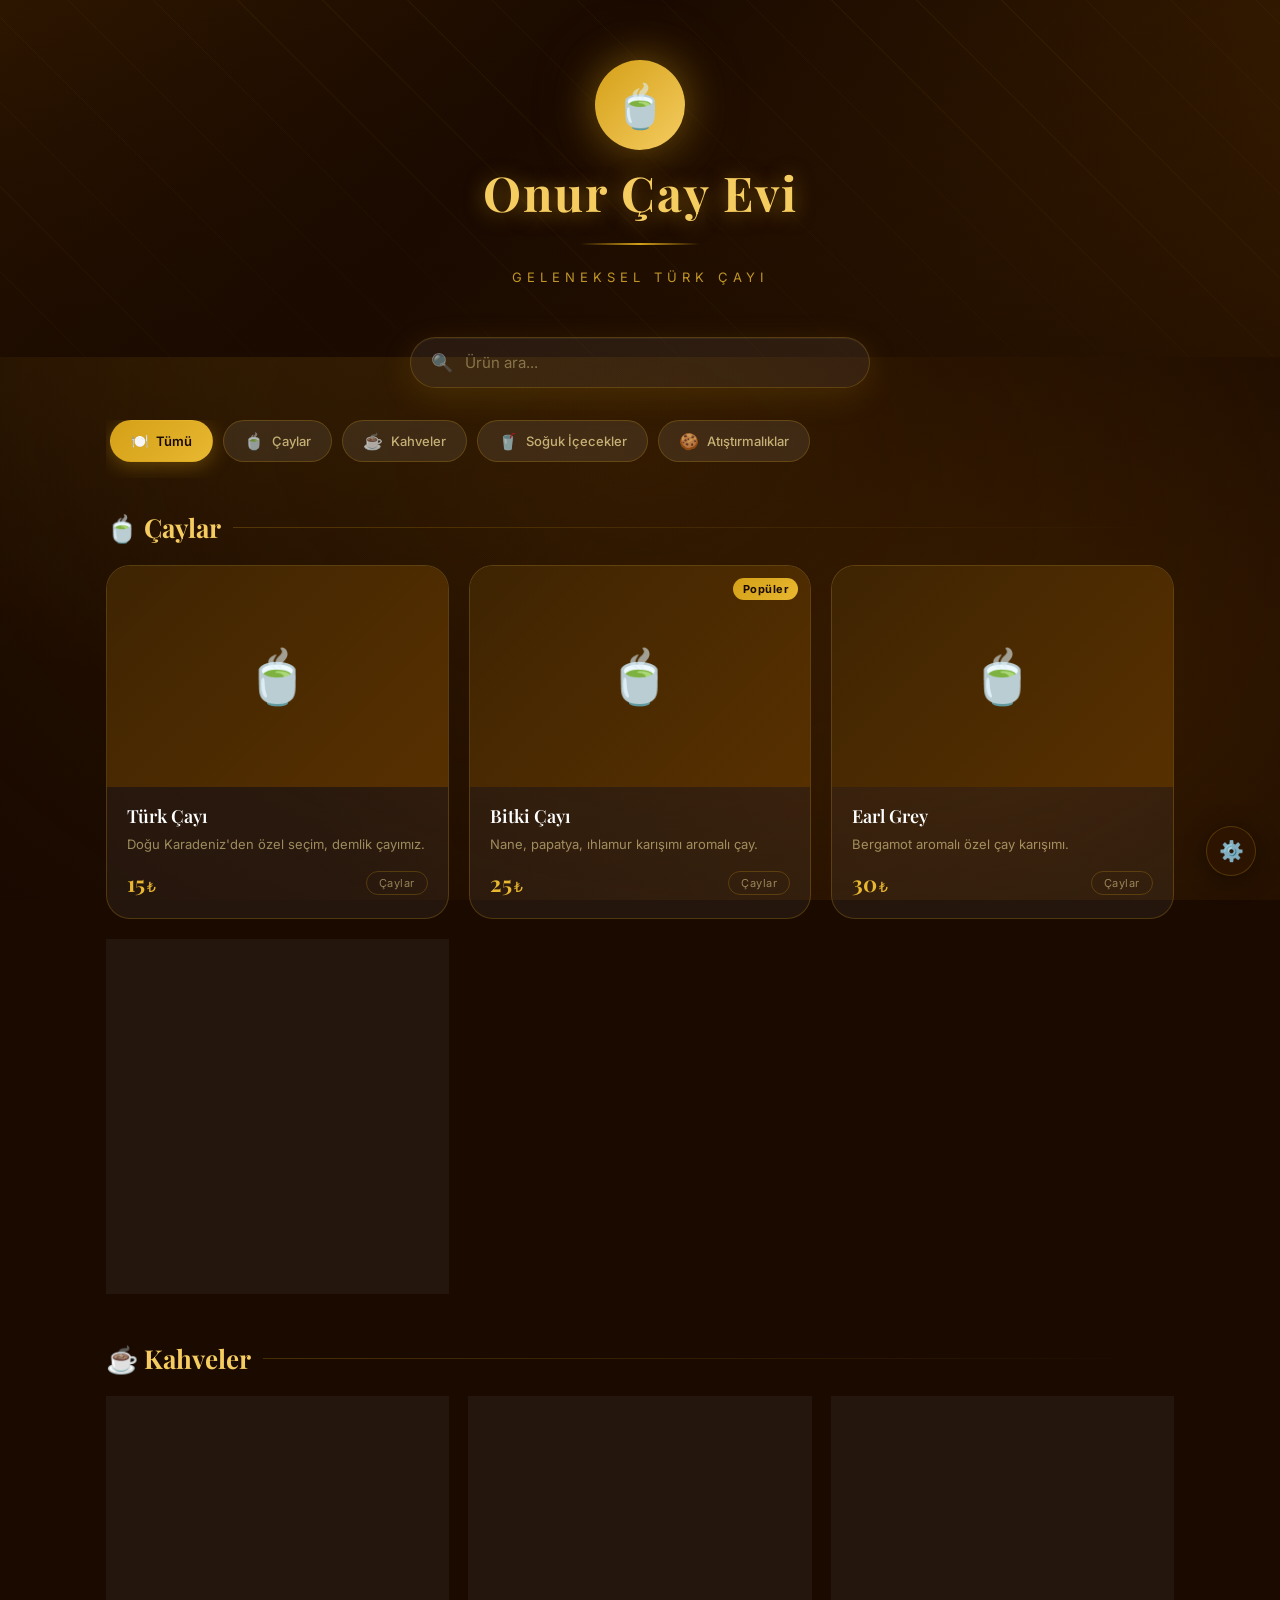
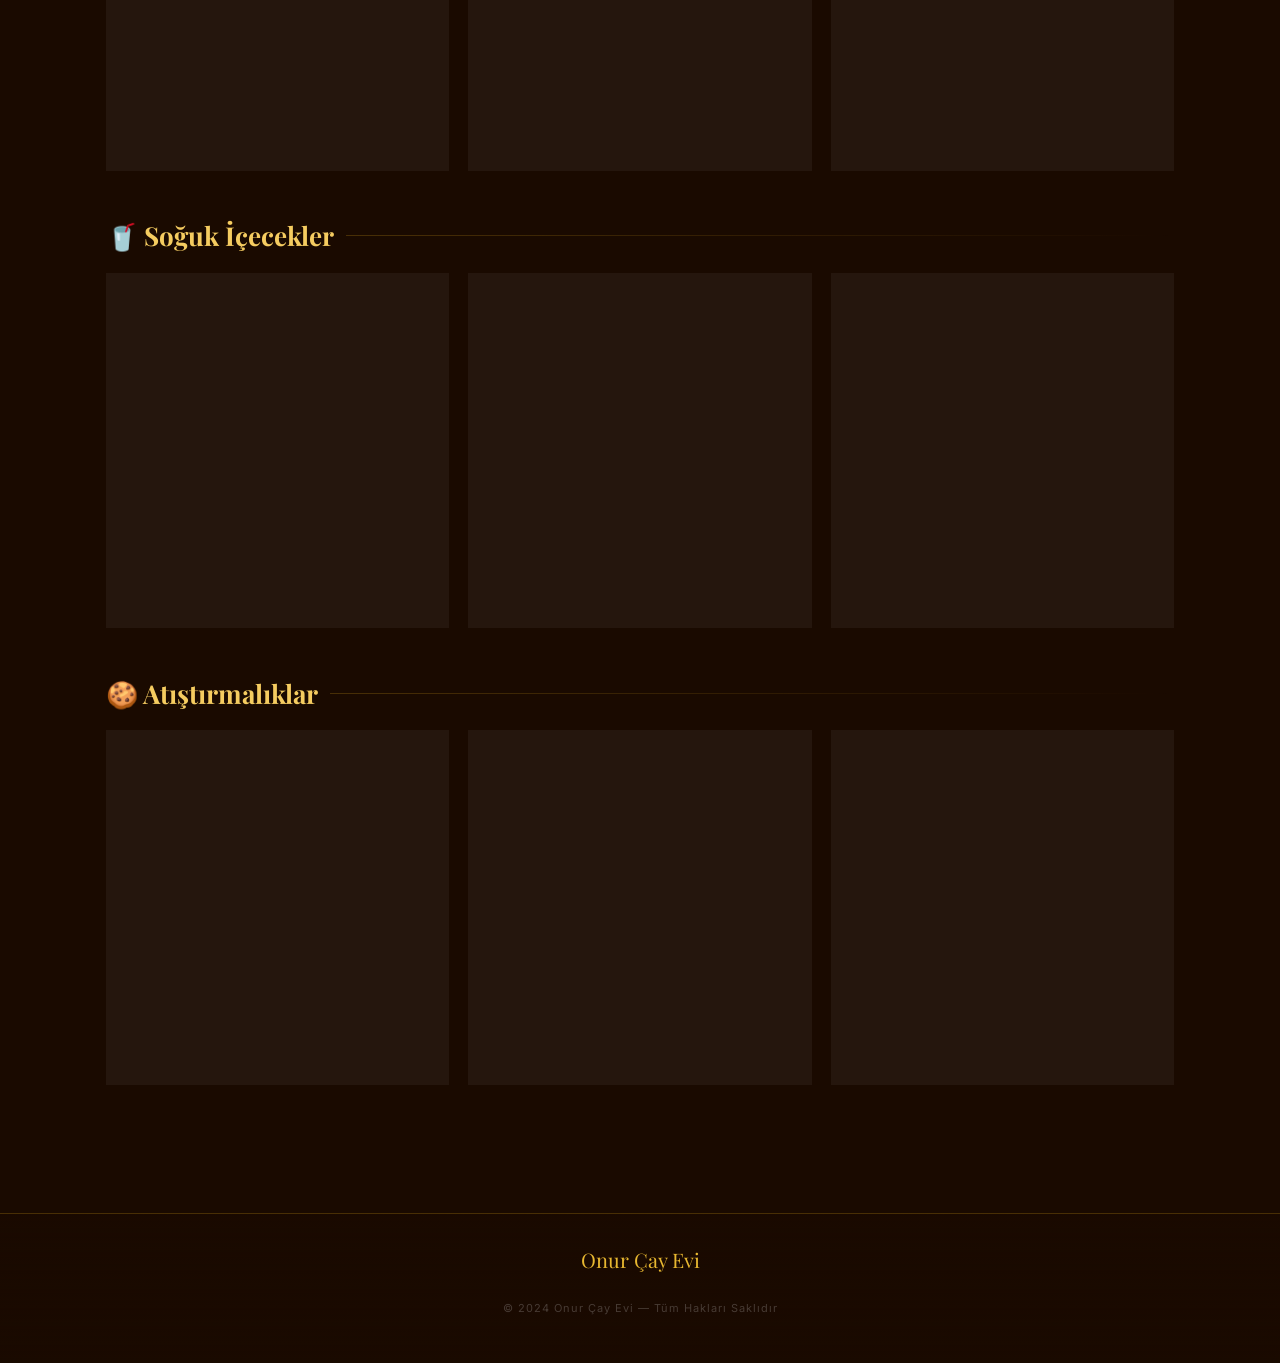
==== index.html @ 724333ef "🍵 Onur Çay Evi - İlk Sürüm: QR Menü + Admin Paneli" ====
<!DOCTYPE html>
<html lang="tr">
<head>
  <meta charset="UTF-8">
  <meta name="viewport" content="width=device-width, initial-scale=1.0">
  <meta name="description" content="Onur Çay Evi - Geleneksel Türk Çayı ve Kahvesi. Menümüzü keşfedin.">
  <meta name="theme-color" content="#1a0a00">
  <title>Onur Çay Evi — Menü</title>

  <!-- Styles -->
  <link rel="stylesheet" href="css/style.css">

  <!-- PWA -->
  <meta name="apple-mobile-web-app-capable" content="yes">
  <meta name="apple-mobile-web-app-status-bar-style" content="black-translucent">
</head>
<body>

  <!-- ══════════════ HEADER ══════════════ -->
  <header class="site-header" role="banner">
    <div class="hero-section">
      <div class="hero-bg"></div>
      <div class="hero-pattern"></div>

      <div class="logo-wrapper">
        <div class="logo-icon" id="logo-icon">🍵</div>
        <div class="brand-name" data-setting="name">Onur Çay Evi</div>
        <div class="hero-divider"></div>
        <div class="brand-subtitle" data-setting="subtitle">Geleneksel Türk Çayı</div>

        <div class="hero-info">
          <div class="hero-info-item" style="display:none">
            <span>📞</span>
            <span id="hero-phone"></span>
          </div>
          <div class="hero-info-item" style="display:none">
            <span>📍</span>
            <span id="hero-address"></span>
          </div>
          <div class="hero-info-item" style="display:none">
            <span>🕐</span>
            <span id="hero-hours"></span>
          </div>
        </div>
      </div>
    </div>
  </header>

  <!-- ══════════════ ARAMA ══════════════ -->
  <div class="search-wrapper" role="search">
    <div class="search-box">
      <span class="search-icon" aria-hidden="true">🔍</span>
      <input
        type="search"
        id="search-input"
        class="search-input"
        placeholder="Ürün ara..."
        aria-label="Menüde ara"
        autocomplete="off"
      >
    </div>
  </div>

  <!-- ══════════════ ANA İÇERİK ══════════════ -->
  <main role="main">

    <!-- KATEGORİ SEKMELER -->
    <nav id="category-nav" class="category-nav" role="navigation" aria-label="Menü kategorileri">
      <!-- JS tarafından doldurulur -->
    </nav>

    <!-- MENÜ KONTEYNERİ -->
    <div id="menu-container" aria-live="polite">
      <!-- JS tarafından doldurulur -->
    </div>

    <!-- SONUÇ YOK -->
    <div id="no-results" role="status" aria-live="polite">
      <div class="empty-state-icon">🔍</div>
      <h3>Sonuç bulunamadı</h3>
      <p>Farklı bir arama terimi deneyin.</p>
    </div>

  </main>

  <!-- ══════════════ FOOTER ══════════════ -->
  <footer class="site-footer" role="contentinfo">
    <div class="footer-brand" id="footer-brand">Onur Çay Evi</div>
    <div class="footer-contact">
      <a href="tel:" id="footer-phone" class="footer-contact-item">
        <span>📞</span> <span></span>
      </a>
      <span class="footer-contact-item" style="color:rgba(253,233,160,.6);font-size:13px;display:flex;align-items:center;gap:6px">
        <span>📍</span>
        <span id="footer-address"></span>
      </span>
    </div>
    <p class="footer-copy">© 2024 Onur Çay Evi — Tüm Hakları Saklıdır</p>
  </footer>

  <!-- ADMİN GİRİŞ BUTONU (sadece admin bilirse kullanır) -->
  <a href="admin.html" class="admin-float-btn" id="admin-float-btn" title="Yönetici Girişi" aria-label="Yönetici Girişi">
    ⚙️
  </a>

  <!-- SCRIPT -->
  <script src="js/menu.js"></script>

</body>
</html>
---- css/style.css ----
/* =============================================
   ONUR ÇAY EVİ — ANA STİL DOSYASI
   ============================================= */

@import url('https://fonts.googleapis.com/css2?family=Playfair+Display:ital,wght@0,400;0,600;0,700;1,400&family=Inter:wght@300;400;500;600&display=swap');

/* ---- CSS DEĞİŞKENLERİ ---- */
:root {
  --amber-900: #1a0a00;
  --amber-800: #2d1600;
  --amber-700: #4a2800;
  --amber-600: #6b3a00;
  --amber-500: #8b4e00;
  --gold-400: #d4a017;
  --gold-300: #e8b830;
  --gold-200: #f5cc60;
  --gold-100: #fde9a0;
  --cream-100: #fdf6e3;
  --cream-200: #f7edd0;
  --text-primary: #1a0a00;
  --text-secondary: #5c3d1e;
  --text-light: #8b6540;
  --white: #ffffff;
  --glass-bg: rgba(255, 255, 255, 0.08);
  --glass-border: rgba(212, 160, 23, 0.25);
  --shadow-gold: 0 8px 32px rgba(212, 160, 23, 0.15);
  --shadow-dark: 0 4px 24px rgba(0, 0, 0, 0.4);
  --radius-sm: 8px;
  --radius-md: 16px;
  --radius-lg: 24px;
  --radius-xl: 32px;
  --transition: all 0.3s cubic-bezier(0.4, 0, 0.2, 1);
}

/* ---- RESET & BASE ---- */
*, *::before, *::after {
  margin: 0;
  padding: 0;
  box-sizing: border-box;
}

html {
  scroll-behavior: smooth;
}

body {
  font-family: 'Inter', sans-serif;
  background: var(--amber-900);
  color: var(--white);
  min-height: 100vh;
  overflow-x: hidden;
}

/* ---- BACKGROUND PATTERN ---- */
body::before {
  content: '';
  position: fixed;
  inset: 0;
  background:
    radial-gradient(ellipse at 20% 20%, rgba(212, 160, 23, 0.12) 0%, transparent 50%),
    radial-gradient(ellipse at 80% 80%, rgba(139, 78, 0, 0.2) 0%, transparent 50%),
    radial-gradient(ellipse at 50% 50%, rgba(45, 22, 0, 0.8) 0%, transparent 100%);
  pointer-events: none;
  z-index: 0;
}

/* ---- HEADER / HERO ---- */
.site-header {
  position: relative;
  z-index: 10;
  text-align: center;
  padding: 0;
  overflow: hidden;
}

.hero-section {
  position: relative;
  min-height: 320px;
  display: flex;
  flex-direction: column;
  align-items: center;
  justify-content: center;
  padding: 60px 24px 40px;
  background: linear-gradient(180deg,
    rgba(26, 10, 0, 0) 0%,
    rgba(26, 10, 0, 0.6) 100%
  );
}

.hero-bg {
  position: absolute;
  inset: 0;
  background: linear-gradient(135deg, #2d1600 0%, #1a0a00 40%, #3d2000 100%);
  z-index: -1;
}

.hero-pattern {
  position: absolute;
  inset: 0;
  opacity: 0.05;
  background-image: repeating-linear-gradient(
    45deg,
    var(--gold-400) 0px,
    var(--gold-400) 1px,
    transparent 1px,
    transparent 60px
  );
  z-index: -1;
}

.logo-wrapper {
  display: flex;
  flex-direction: column;
  align-items: center;
  gap: 16px;
  animation: fadeInDown 0.8s ease;
}

.logo-icon {
  width: 90px;
  height: 90px;
  background: linear-gradient(135deg, var(--gold-400), var(--gold-200));
  border-radius: 50%;
  display: flex;
  align-items: center;
  justify-content: center;
  font-size: 42px;
  box-shadow: 0 0 40px rgba(212, 160, 23, 0.4), 0 0 80px rgba(212, 160, 23, 0.15);
  animation: pulse-glow 3s ease-in-out infinite;
}

@keyframes pulse-glow {
  0%, 100% { box-shadow: 0 0 40px rgba(212, 160, 23, 0.4), 0 0 80px rgba(212, 160, 23, 0.15); }
  50% { box-shadow: 0 0 60px rgba(212, 160, 23, 0.6), 0 0 120px rgba(212, 160, 23, 0.25); }
}

.brand-name {
  font-family: 'Playfair Display', serif;
  font-size: clamp(28px, 6vw, 48px);
  font-weight: 700;
  color: var(--gold-200);
  letter-spacing: 2px;
  text-shadow: 0 2px 20px rgba(212, 160, 23, 0.5);
  line-height: 1.1;
}

.brand-subtitle {
  font-size: 13px;
  font-weight: 400;
  letter-spacing: 5px;
  text-transform: uppercase;
  color: var(--gold-300);
  opacity: 0.8;
}

.hero-divider {
  width: 120px;
  height: 2px;
  background: linear-gradient(90deg, transparent, var(--gold-400), transparent);
  margin: 8px auto;
}

.hero-info {
  display: flex;
  gap: 24px;
  margin-top: 16px;
  animation: fadeInUp 0.8s ease 0.3s both;
}

.hero-info-item {
  display: flex;
  align-items: center;
  gap: 6px;
  font-size: 12px;
  color: rgba(253, 233, 160, 0.7);
  letter-spacing: 0.5px;
}

.hero-info-item span:first-child {
  font-size: 14px;
}

/* ---- SEARCH BAR ---- */
.search-wrapper {
  position: relative;
  z-index: 10;
  max-width: 500px;
  margin: -20px auto 32px;
  padding: 0 20px;
  animation: fadeInUp 0.8s ease 0.4s both;
}

.search-box {
  width: 100%;
  display: flex;
  align-items: center;
  background: rgba(255, 255, 255, 0.06);
  border: 1px solid var(--glass-border);
  border-radius: 50px;
  padding: 14px 20px;
  backdrop-filter: blur(20px);
  -webkit-backdrop-filter: blur(20px);
  box-shadow: var(--shadow-gold), inset 0 1px 0 rgba(255,255,255,0.05);
  transition: var(--transition);
}

.search-box:focus-within {
  border-color: var(--gold-400);
  box-shadow: 0 0 0 3px rgba(212, 160, 23, 0.15), var(--shadow-gold);
}

.search-icon {
  font-size: 18px;
  margin-right: 12px;
  opacity: 0.6;
}

.search-input {
  flex: 1;
  background: none;
  border: none;
  outline: none;
  color: var(--white);
  font-family: 'Inter', sans-serif;
  font-size: 15px;
}

.search-input::placeholder {
  color: rgba(253, 233, 160, 0.4);
}

/* ---- MAIN CONTENT ---- */
main {
  position: relative;
  z-index: 5;
  max-width: 1100px;
  margin: 0 auto;
  padding: 0 16px 80px;
}

/* ---- CATEGORY TABS ---- */
.category-nav {
  display: flex;
  gap: 10px;
  overflow-x: auto;
  padding: 0 4px 16px;
  scrollbar-width: none;
  -ms-overflow-style: none;
  margin-bottom: 32px;
  animation: fadeInUp 0.6s ease 0.5s both;
}

.category-nav::-webkit-scrollbar { display: none; }

.cat-tab {
  display: flex;
  align-items: center;
  gap: 8px;
  padding: 10px 20px;
  border-radius: 50px;
  border: 1px solid var(--glass-border);
  background: var(--glass-bg);
  color: rgba(253, 233, 160, 0.7);
  font-family: 'Inter', sans-serif;
  font-size: 13px;
  font-weight: 500;
  cursor: pointer;
  white-space: nowrap;
  transition: var(--transition);
  backdrop-filter: blur(10px);
}

.cat-tab:hover {
  border-color: var(--gold-400);
  color: var(--gold-200);
  background: rgba(212, 160, 23, 0.1);
  transform: translateY(-2px);
}

.cat-tab.active {
  background: linear-gradient(135deg, var(--gold-400), var(--gold-300));
  border-color: transparent;
  color: var(--amber-900);
  font-weight: 600;
  box-shadow: 0 4px 20px rgba(212, 160, 23, 0.35);
}

.cat-tab .cat-icon {
  font-size: 16px;
}

.cat-tab.all-tab .cat-icon {
  font-size: 14px;
}

/* ---- SECTION TITLE ---- */
.section-title {
  font-family: 'Playfair Display', serif;
  font-size: 26px;
  font-weight: 700;
  color: var(--gold-200);
  margin-bottom: 20px;
  display: flex;
  align-items: center;
  gap: 12px;
}

.section-title::after {
  content: '';
  flex: 1;
  height: 1px;
  background: linear-gradient(90deg, var(--glass-border), transparent);
}

/* ---- MENU SECTION ---- */
.menu-section {
  margin-bottom: 48px;
  animation: fadeInUp 0.6s ease both;
}

.menu-section.hidden {
  display: none;
}

/* ---- PRODUCT GRID ---- */
.product-grid {
  display: grid;
  grid-template-columns: repeat(auto-fill, minmax(280px, 1fr));
  gap: 20px;
}

/* ---- PRODUCT CARD ---- */
.product-card {
  background: rgba(255, 255, 255, 0.05);
  border: 1px solid var(--glass-border);
  border-radius: var(--radius-lg);
  overflow: hidden;
  transition: var(--transition);
  cursor: default;
  animation: fadeInUp 0.5s ease both;
  backdrop-filter: blur(10px);
}

.product-card:hover {
  transform: translateY(-6px);
  border-color: rgba(212, 160, 23, 0.45);
  box-shadow: var(--shadow-gold), 0 20px 60px rgba(0,0,0,0.4);
  background: rgba(255, 255, 255, 0.08);
}

.card-image-wrap {
  position: relative;
  width: 100%;
  padding-top: 65%;
  overflow: hidden;
  background: linear-gradient(135deg, var(--amber-800), var(--amber-700));
}

.card-image {
  position: absolute;
  inset: 0;
  width: 100%;
  height: 100%;
  object-fit: cover;
  transition: transform 0.5s ease;
}

.product-card:hover .card-image {
  transform: scale(1.07);
}

.card-image-placeholder {
  position: absolute;
  inset: 0;
  display: flex;
  flex-direction: column;
  align-items: center;
  justify-content: center;
  font-size: 52px;
  gap: 8px;
  background: linear-gradient(135deg, rgba(212, 160, 23, 0.1), rgba(139, 78, 0, 0.2));
}

.card-badge {
  position: absolute;
  top: 12px;
  right: 12px;
  background: linear-gradient(135deg, var(--gold-400), var(--gold-300));
  color: var(--amber-900);
  font-size: 11px;
  font-weight: 700;
  padding: 4px 10px;
  border-radius: 20px;
  letter-spacing: 0.5px;
}

.card-body {
  padding: 18px 20px 20px;
}

.card-name {
  font-family: 'Playfair Display', serif;
  font-size: 18px;
  font-weight: 600;
  color: var(--white);
  margin-bottom: 6px;
  line-height: 1.3;
}

.card-desc {
  font-size: 13px;
  color: rgba(253, 233, 160, 0.55);
  line-height: 1.5;
  margin-bottom: 14px;
  display: -webkit-box;
  -webkit-line-clamp: 2;
  -webkit-box-orient: vertical;
  overflow: hidden;
}

.card-footer {
  display: flex;
  align-items: center;
  justify-content: space-between;
}

.card-price {
  font-size: 22px;
  font-weight: 700;
  color: var(--gold-300);
  font-family: 'Playfair Display', serif;
}

.card-price-currency {
  font-size: 14px;
  font-weight: 500;
  margin-left: 2px;
}

.card-tag {
  font-size: 11px;
  padding: 4px 12px;
  border-radius: 20px;
  border: 1px solid var(--glass-border);
  color: rgba(253, 233, 160, 0.5);
  letter-spacing: 0.5px;
}

/* ---- EMPTY STATE ---- */
.empty-state {
  text-align: center;
  padding: 80px 24px;
  color: rgba(253, 233, 160, 0.4);
  display: none;
}

.empty-state.visible {
  display: block;
}

.empty-state-icon {
  font-size: 64px;
  margin-bottom: 16px;
  opacity: 0.5;
}

.empty-state h3 {
  font-family: 'Playfair Display', serif;
  font-size: 22px;
  margin-bottom: 8px;
  color: rgba(253, 233, 160, 0.6);
}

/* ---- FOOTER ---- */
.site-footer {
  position: relative;
  z-index: 5;
  text-align: center;
  padding: 32px 24px 48px;
  border-top: 1px solid var(--glass-border);
  background: linear-gradient(0deg, rgba(26, 10, 0, 0.8), transparent);
}

.footer-brand {
  font-family: 'Playfair Display', serif;
  font-size: 20px;
  color: var(--gold-300);
  margin-bottom: 12px;
}

.footer-contact {
  display: flex;
  justify-content: center;
  gap: 24px;
  flex-wrap: wrap;
  margin-bottom: 16px;
}

.footer-contact a {
  color: rgba(253, 233, 160, 0.6);
  text-decoration: none;
  font-size: 13px;
  display: flex;
  align-items: center;
  gap: 6px;
  transition: var(--transition);
}

.footer-contact a:hover {
  color: var(--gold-300);
}

.footer-copy {
  font-size: 11px;
  color: rgba(255,255,255,0.2);
  letter-spacing: 1px;
}

/* ---- FLOATING ADMIN BTN ---- */
.admin-float-btn {
  position: fixed;
  bottom: 24px;
  right: 24px;
  z-index: 100;
  width: 50px;
  height: 50px;
  background: rgba(45, 22, 0, 0.9);
  border: 1px solid var(--glass-border);
  border-radius: 50%;
  display: flex;
  align-items: center;
  justify-content: center;
  font-size: 20px;
  cursor: pointer;
  text-decoration: none;
  backdrop-filter: blur(20px);
  transition: var(--transition);
  box-shadow: var(--shadow-dark);
}

.admin-float-btn:hover {
  background: rgba(212, 160, 23, 0.2);
  border-color: var(--gold-400);
  transform: scale(1.1);
}

/* ---- ANIMATIONS ---- */
@keyframes fadeInDown {
  from { opacity: 0; transform: translateY(-30px); }
  to { opacity: 1; transform: translateY(0); }
}

@keyframes fadeInUp {
  from { opacity: 0; transform: translateY(30px); }
  to { opacity: 1; transform: translateY(0); }
}

/* ---- SCROLLBAR ---- */
::-webkit-scrollbar { width: 6px; }
::-webkit-scrollbar-track { background: var(--amber-900); }
::-webkit-scrollbar-thumb { background: var(--amber-600); border-radius: 3px; }
::-webkit-scrollbar-thumb:hover { background: var(--gold-400); }

/* ---- TOAST NOTIFICATION ---- */
.toast {
  position: fixed;
  top: 24px;
  left: 50%;
  transform: translateX(-50%) translateY(-80px);
  background: linear-gradient(135deg, var(--gold-400), var(--gold-300));
  color: var(--amber-900);
  padding: 12px 24px;
  border-radius: 50px;
  font-size: 14px;
  font-weight: 600;
  z-index: 9999;
  transition: transform 0.4s cubic-bezier(0.34, 1.56, 0.64, 1);
  box-shadow: 0 8px 32px rgba(212, 160, 23, 0.4);
}

.toast.show {
  transform: translateX(-50%) translateY(0);
}

/* ---- RESPONSIVE ---- */
@media (max-width: 640px) {
  .hero-section {
    min-height: 260px;
    padding: 48px 16px 32px;
  }

  .logo-icon {
    width: 72px;
    height: 72px;
    font-size: 34px;
  }

  .product-grid {
    grid-template-columns: repeat(auto-fill, minmax(160px, 1fr));
    gap: 14px;
  }

  .card-name { font-size: 15px; }
  .card-price { font-size: 18px; }
  .card-body { padding: 14px 14px 16px; }

  .hero-info {
    flex-direction: column;
    gap: 8px;
    align-items: center;
  }

  .category-nav {
    padding-bottom: 12px;
  }

  .admin-float-btn {
    bottom: 16px;
    right: 16px;
  }
}

@media (min-width: 768px) {
  .product-grid {
    grid-template-columns: repeat(auto-fill, minmax(240px, 1fr));
  }
}

@media (min-width: 1024px) {
  .product-grid {
    grid-template-columns: repeat(auto-fill, minmax(280px, 1fr));
  }
}

/* ---- NO RESULTS ---- */
#no-results {
  display: none;
  text-align: center;
  padding: 60px 24px;
  color: rgba(253, 233, 160, 0.4);
}

#no-results.visible {
  display: block;
}
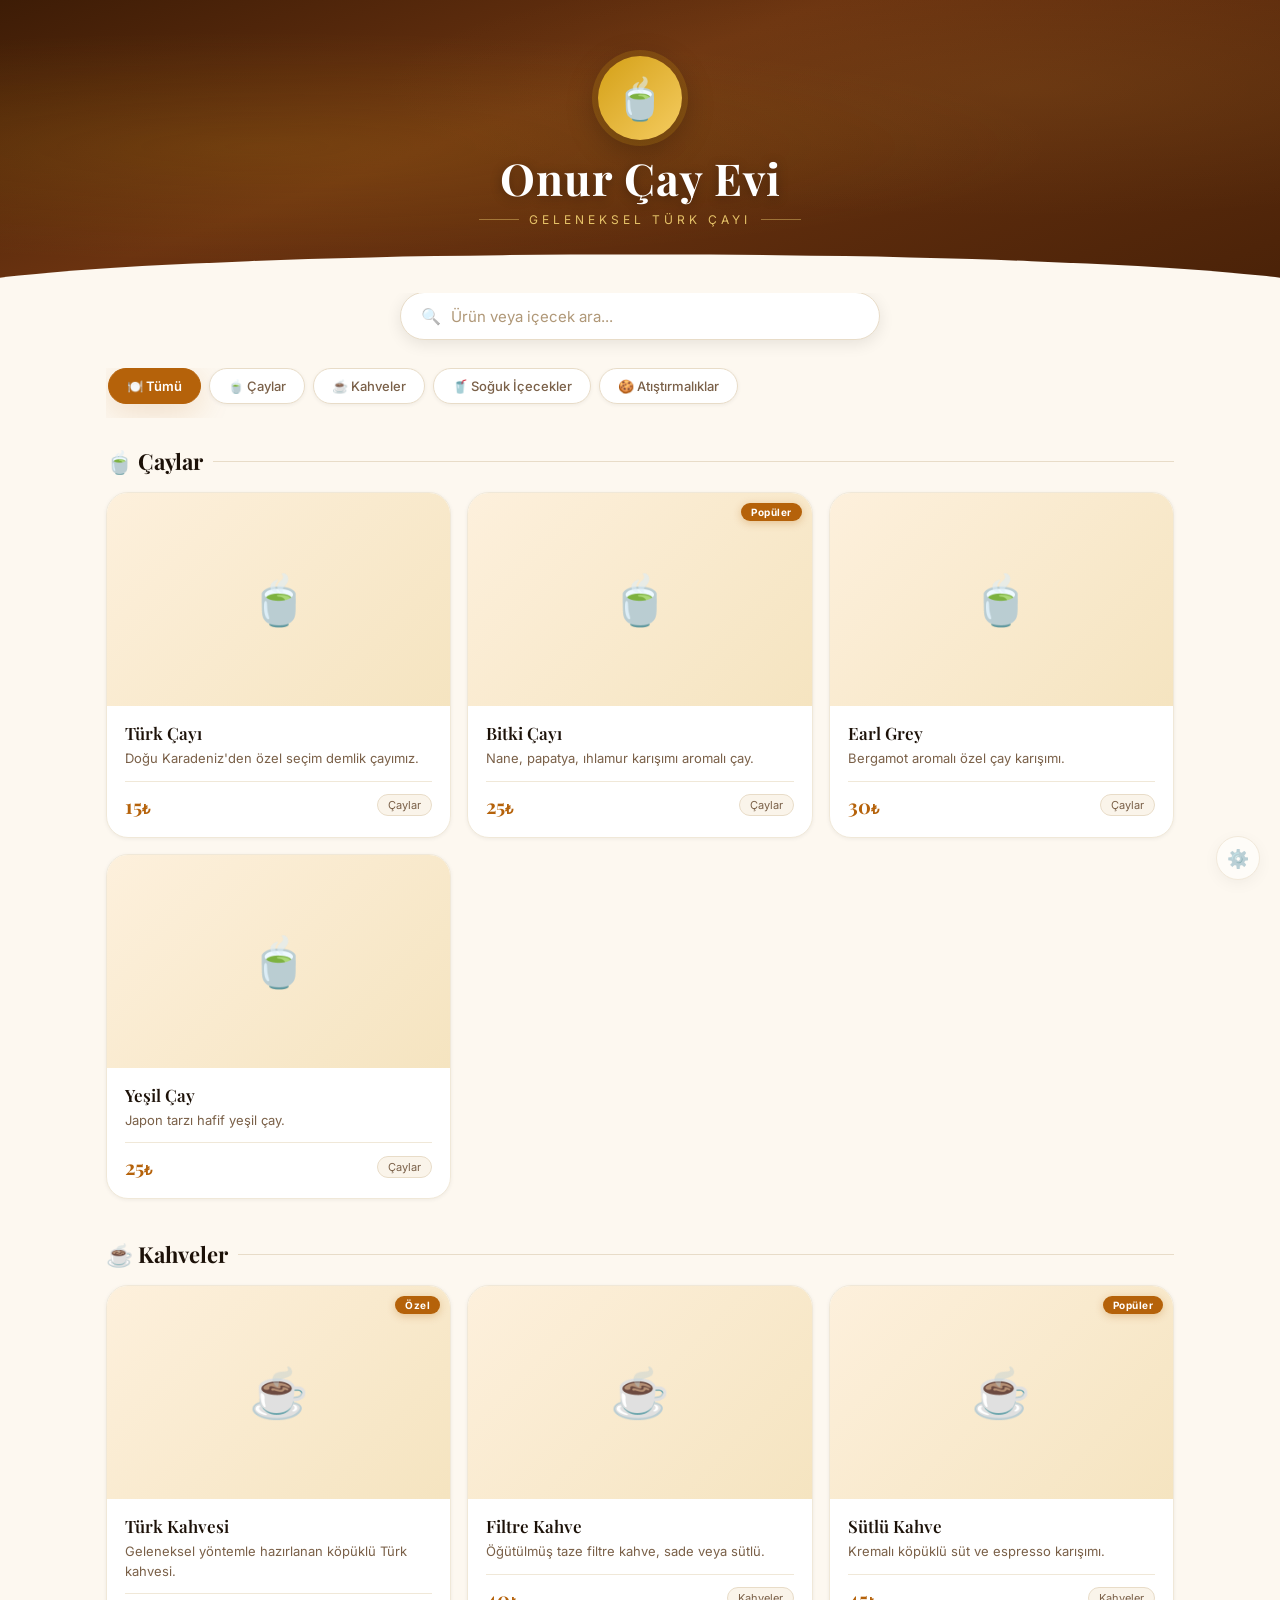
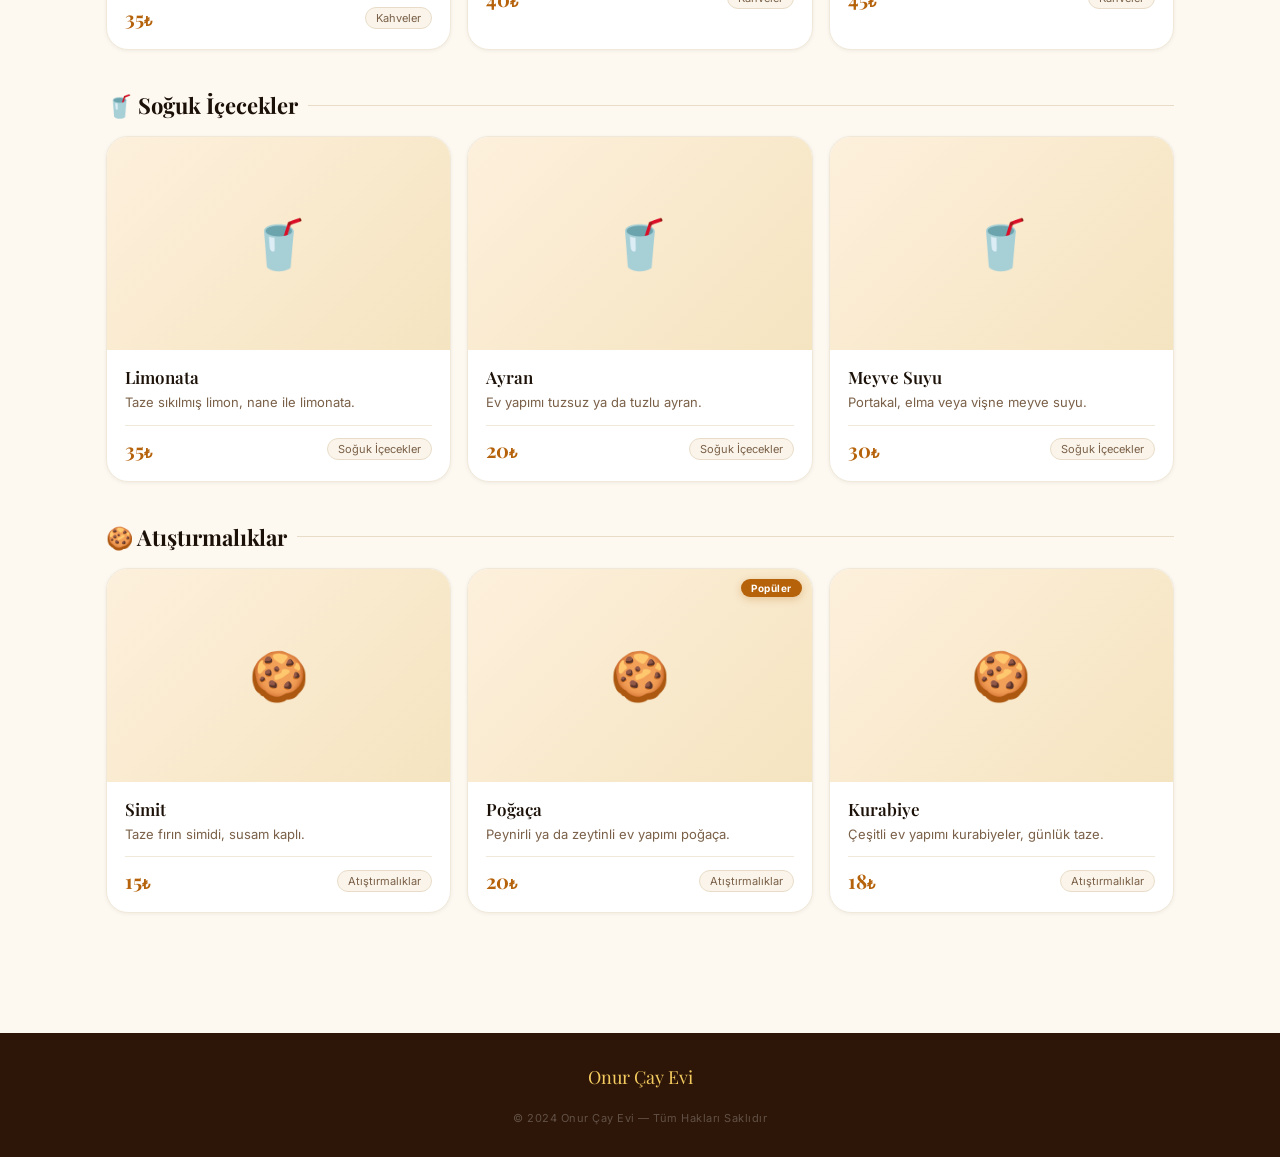
==== commit 7852c1b3: "✨ UI yeniden tasarım: Beyaz/krem tema + Admin login düzeltmesi" ====
--- a/index.html
+++ b/index.html
@@ -3,108 +3,82 @@
 <head>
   <meta charset="UTF-8">
   <meta name="viewport" content="width=device-width, initial-scale=1.0">
-  <meta name="description" content="Onur Çay Evi - Geleneksel Türk Çayı ve Kahvesi. Menümüzü keşfedin.">
-  <meta name="theme-color" content="#1a0a00">
+  <meta name="description" content="Onur Çay Evi — Geleneksel Türk Çayı, Kahvesi ve lezzetli atıştırmalıklar. Dijital menümüzü keşfedin.">
+  <meta name="theme-color" content="#3d1c06">
   <title>Onur Çay Evi — Menü</title>
-
-  <!-- Styles -->
   <link rel="stylesheet" href="css/style.css">
-
-  <!-- PWA -->
-  <meta name="apple-mobile-web-app-capable" content="yes">
-  <meta name="apple-mobile-web-app-status-bar-style" content="black-translucent">
 </head>
 <body>
 
-  <!-- ══════════════ HEADER ══════════════ -->
-  <header class="site-header" role="banner">
+  <!-- ═══════════════════════════════════════════
+       HEADER
+  ═══════════════════════════════════════════ -->
+  <header class="site-header">
     <div class="hero-section">
-      <div class="hero-bg"></div>
-      <div class="hero-pattern"></div>
-
       <div class="logo-wrapper">
         <div class="logo-icon" id="logo-icon">🍵</div>
-        <div class="brand-name" data-setting="name">Onur Çay Evi</div>
-        <div class="hero-divider"></div>
-        <div class="brand-subtitle" data-setting="subtitle">Geleneksel Türk Çayı</div>
-
+        <h1 class="brand-name" data-setting="name">Onur Çay Evi</h1>
+        <div class="brand-sub-line">
+          <hr><span class="brand-subtitle" data-setting="subtitle">Geleneksel Türk Çayı</span><hr>
+        </div>
         <div class="hero-info">
-          <div class="hero-info-item" style="display:none">
-            <span>📞</span>
-            <span id="hero-phone"></span>
-          </div>
-          <div class="hero-info-item" style="display:none">
-            <span>📍</span>
-            <span id="hero-address"></span>
-          </div>
-          <div class="hero-info-item" style="display:none">
-            <span>🕐</span>
-            <span id="hero-hours"></span>
-          </div>
+          <span class="hero-info-item" id="hero-phone-wrap">📞 <span id="hero-phone"></span></span>
+          <span class="hero-info-item" id="hero-addr-wrap">📍 <span id="hero-address"></span></span>
+          <span class="hero-info-item" id="hero-hours-wrap">🕐 <span id="hero-hours"></span></span>
         </div>
       </div>
     </div>
   </header>
 
-  <!-- ══════════════ ARAMA ══════════════ -->
-  <div class="search-wrapper" role="search">
+  <!-- ═══════════════════════════════════════════
+       ARAMA
+  ═══════════════════════════════════════════ -->
+  <div class="search-wrapper">
     <div class="search-box">
-      <span class="search-icon" aria-hidden="true">🔍</span>
+      <span class="search-icon">🔍</span>
       <input
         type="search"
         id="search-input"
         class="search-input"
-        placeholder="Ürün ara..."
+        placeholder="Ürün veya içecek ara..."
+        autocomplete="off"
         aria-label="Menüde ara"
-        autocomplete="off"
       >
     </div>
   </div>
 
-  <!-- ══════════════ ANA İÇERİK ══════════════ -->
-  <main role="main">
+  <!-- ═══════════════════════════════════════════
+       MENÜ
+  ═══════════════════════════════════════════ -->
+  <main>
 
-    <!-- KATEGORİ SEKMELER -->
-    <nav id="category-nav" class="category-nav" role="navigation" aria-label="Menü kategorileri">
-      <!-- JS tarafından doldurulur -->
-    </nav>
+    <!-- Kategori sekmeleri -->
+    <nav id="category-nav" class="category-nav" aria-label="Menü kategorileri"></nav>
 
-    <!-- MENÜ KONTEYNERİ -->
-    <div id="menu-container" aria-live="polite">
-      <!-- JS tarafından doldurulur -->
-    </div>
+    <!-- Ürün listesi -->
+    <div id="menu-container" aria-live="polite"></div>
 
-    <!-- SONUÇ YOK -->
-    <div id="no-results" role="status" aria-live="polite">
-      <div class="empty-state-icon">🔍</div>
+    <!-- Sonuç yok -->
+    <div id="no-results">
+      <div class="empty-icon">🔍</div>
       <h3>Sonuç bulunamadı</h3>
-      <p>Farklı bir arama terimi deneyin.</p>
+      <p style="font-size:14px;margin-top:4px">Farklı bir arama terimi deneyin.</p>
     </div>
 
   </main>
 
-  <!-- ══════════════ FOOTER ══════════════ -->
-  <footer class="site-footer" role="contentinfo">
+  <!-- ═══════════════════════════════════════════
+       FOOTER
+  ═══════════════════════════════════════════ -->
+  <footer class="site-footer">
     <div class="footer-brand" id="footer-brand">Onur Çay Evi</div>
-    <div class="footer-contact">
-      <a href="tel:" id="footer-phone" class="footer-contact-item">
-        <span>📞</span> <span></span>
-      </a>
-      <span class="footer-contact-item" style="color:rgba(253,233,160,.6);font-size:13px;display:flex;align-items:center;gap:6px">
-        <span>📍</span>
-        <span id="footer-address"></span>
-      </span>
-    </div>
+    <div class="footer-contact" id="footer-contact"></div>
     <p class="footer-copy">© 2024 Onur Çay Evi — Tüm Hakları Saklıdır</p>
   </footer>
 
-  <!-- ADMİN GİRİŞ BUTONU (sadece admin bilirse kullanır) -->
-  <a href="admin.html" class="admin-float-btn" id="admin-float-btn" title="Yönetici Girişi" aria-label="Yönetici Girişi">
-    ⚙️
-  </a>
+  <!-- Admin köşe butonu -->
+  <a href="admin.html" class="admin-float-btn" title="Yönetici">⚙️</a>
 
-  <!-- SCRIPT -->
   <script src="js/menu.js"></script>
-
 </body>
 </html>
--- a/css/style.css
+++ b/css/style.css
@@ -1,359 +1,329 @@
 /* =============================================
-   ONUR ÇAY EVİ — ANA STİL DOSYASI
+   ONUR ÇAY EVİ — ANA STİL (BEYAZ/KREM TEMA)
    ============================================= */
 
-@import url('https://fonts.googleapis.com/css2?family=Playfair+Display:ital,wght@0,400;0,600;0,700;1,400&family=Inter:wght@300;400;500;600&display=swap');
-
-/* ---- CSS DEĞİŞKENLERİ ---- */
+@import url('https://fonts.googleapis.com/css2?family=Playfair+Display:ital,wght@0,400;0,600;0,700;1,400&family=Inter:wght@300;400;500;600;700&display=swap');
+
+/* ── TOKENS ── */
 :root {
-  --amber-900: #1a0a00;
-  --amber-800: #2d1600;
-  --amber-700: #4a2800;
-  --amber-600: #6b3a00;
-  --amber-500: #8b4e00;
-  --gold-400: #d4a017;
-  --gold-300: #e8b830;
-  --gold-200: #f5cc60;
-  --gold-100: #fde9a0;
-  --cream-100: #fdf6e3;
-  --cream-200: #f7edd0;
-  --text-primary: #1a0a00;
-  --text-secondary: #5c3d1e;
-  --text-light: #8b6540;
-  --white: #ffffff;
-  --glass-bg: rgba(255, 255, 255, 0.08);
-  --glass-border: rgba(212, 160, 23, 0.25);
-  --shadow-gold: 0 8px 32px rgba(212, 160, 23, 0.15);
-  --shadow-dark: 0 4px 24px rgba(0, 0, 0, 0.4);
-  --radius-sm: 8px;
+  /* Renkler */
+  --bg:           #fdf8f0;
+  --bg-card:      #ffffff;
+  --bg-soft:      #faf4ea;
+  --border:       #e8dcc8;
+  --border-light: #f0e8d8;
+
+  --amber:        #b5620a;
+  --amber-dark:   #8a4508;
+  --amber-light:  #d4820f;
+  --gold:         #c8922a;
+  --gold-light:   #e8b84b;
+
+  --text-900:     #1c1108;
+  --text-700:     #4a3520;
+  --text-500:     #7a6048;
+  --text-300:     #b09878;
+  --text-inv:     #ffffff;
+
+  --shadow-sm:    0 1px 4px rgba(0,0,0,0.06);
+  --shadow-md:    0 4px 16px rgba(0,0,0,0.09);
+  --shadow-lg:    0 12px 40px rgba(0,0,0,0.12);
+  --shadow-amber: 0 8px 32px rgba(181,98,10,0.18);
+
+  --radius-sm: 10px;
   --radius-md: 16px;
-  --radius-lg: 24px;
+  --radius-lg: 22px;
   --radius-xl: 32px;
-  --transition: all 0.3s cubic-bezier(0.4, 0, 0.2, 1);
-}
-
-/* ---- RESET & BASE ---- */
-*, *::before, *::after {
-  margin: 0;
-  padding: 0;
-  box-sizing: border-box;
-}
-
-html {
-  scroll-behavior: smooth;
-}
+
+  --ease: cubic-bezier(0.4,0,0.2,1);
+  --t:    all 0.25s var(--ease);
+}
+
+/* ── RESET ── */
+*,*::before,*::after { margin:0; padding:0; box-sizing:border-box; }
+html { scroll-behavior: smooth; }
 
 body {
   font-family: 'Inter', sans-serif;
-  background: var(--amber-900);
-  color: var(--white);
+  background: var(--bg);
+  color: var(--text-900);
   min-height: 100vh;
   overflow-x: hidden;
 }
 
-/* ---- BACKGROUND PATTERN ---- */
-body::before {
-  content: '';
-  position: fixed;
-  inset: 0;
-  background:
-    radial-gradient(ellipse at 20% 20%, rgba(212, 160, 23, 0.12) 0%, transparent 50%),
-    radial-gradient(ellipse at 80% 80%, rgba(139, 78, 0, 0.2) 0%, transparent 50%),
-    radial-gradient(ellipse at 50% 50%, rgba(45, 22, 0, 0.8) 0%, transparent 100%);
-  pointer-events: none;
-  z-index: 0;
-}
-
-/* ---- HEADER / HERO ---- */
+/* ════════════════════════════════════════
+   HEADER / HERO
+   ════════════════════════════════════════ */
 .site-header {
   position: relative;
   z-index: 10;
+}
+
+.hero-section {
+  background: linear-gradient(160deg, #3d1c06 0%, #6b3310 40%, #4a2208 100%);
+  padding: 56px 24px 48px;
   text-align: center;
-  padding: 0;
+  position: relative;
   overflow: hidden;
 }
 
-.hero-section {
-  position: relative;
-  min-height: 320px;
-  display: flex;
-  flex-direction: column;
-  align-items: center;
-  justify-content: center;
-  padding: 60px 24px 40px;
-  background: linear-gradient(180deg,
-    rgba(26, 10, 0, 0) 0%,
-    rgba(26, 10, 0, 0.6) 100%
-  );
-}
-
-.hero-bg {
+/* Süsleme dokusu */
+.hero-section::before {
+  content: '';
   position: absolute;
   inset: 0;
-  background: linear-gradient(135deg, #2d1600 0%, #1a0a00 40%, #3d2000 100%);
-  z-index: -1;
-}
-
-.hero-pattern {
+  background:
+    radial-gradient(ellipse at 20% 50%, rgba(212,160,23,0.15) 0%, transparent 55%),
+    radial-gradient(ellipse at 80% 30%, rgba(255,200,80,0.08) 0%, transparent 45%);
+  pointer-events: none;
+}
+
+.hero-section::after {
+  content: '';
   position: absolute;
-  inset: 0;
-  opacity: 0.05;
-  background-image: repeating-linear-gradient(
-    45deg,
-    var(--gold-400) 0px,
-    var(--gold-400) 1px,
-    transparent 1px,
-    transparent 60px
-  );
-  z-index: -1;
+  bottom: -1px;
+  left: 0; right: 0;
+  height: 40px;
+  background: var(--bg);
+  clip-path: ellipse(55% 100% at 50% 100%);
 }
 
 .logo-wrapper {
+  position: relative;
+  z-index: 1;
   display: flex;
   flex-direction: column;
   align-items: center;
-  gap: 16px;
-  animation: fadeInDown 0.8s ease;
+  gap: 10px;
+  animation: fadeDown 0.7s var(--ease) both;
 }
 
 .logo-icon {
-  width: 90px;
-  height: 90px;
-  background: linear-gradient(135deg, var(--gold-400), var(--gold-200));
+  width: 84px;
+  height: 84px;
+  background: linear-gradient(135deg, #d4a017, #f5cc60);
   border-radius: 50%;
   display: flex;
   align-items: center;
   justify-content: center;
-  font-size: 42px;
-  box-shadow: 0 0 40px rgba(212, 160, 23, 0.4), 0 0 80px rgba(212, 160, 23, 0.15);
-  animation: pulse-glow 3s ease-in-out infinite;
-}
-
-@keyframes pulse-glow {
-  0%, 100% { box-shadow: 0 0 40px rgba(212, 160, 23, 0.4), 0 0 80px rgba(212, 160, 23, 0.15); }
-  50% { box-shadow: 0 0 60px rgba(212, 160, 23, 0.6), 0 0 120px rgba(212, 160, 23, 0.25); }
+  font-size: 40px;
+  box-shadow: 0 0 0 6px rgba(212,160,23,0.2), 0 8px 32px rgba(0,0,0,0.3);
+  margin-bottom: 4px;
 }
 
 .brand-name {
   font-family: 'Playfair Display', serif;
-  font-size: clamp(28px, 6vw, 48px);
+  font-size: clamp(26px, 5vw, 44px);
   font-weight: 700;
-  color: var(--gold-200);
-  letter-spacing: 2px;
-  text-shadow: 0 2px 20px rgba(212, 160, 23, 0.5);
+  color: #fff;
+  letter-spacing: 1px;
+  text-shadow: 0 2px 12px rgba(0,0,0,0.3);
   line-height: 1.1;
 }
 
+.brand-sub-line {
+  display: flex;
+  align-items: center;
+  gap: 10px;
+  color: rgba(253,220,120,0.85);
+}
+
+.brand-sub-line hr {
+  width: 40px;
+  border: none;
+  border-top: 1px solid rgba(253,220,120,0.4);
+}
+
 .brand-subtitle {
+  font-size: 12px;
+  letter-spacing: 4px;
+  text-transform: uppercase;
+  font-weight: 400;
+}
+
+.hero-info {
+  display: flex;
+  flex-wrap: wrap;
+  justify-content: center;
+  gap: 14px 24px;
+  margin-top: 8px;
+}
+
+.hero-info-item {
+  display: none;
+  align-items: center;
+  gap: 6px;
   font-size: 13px;
-  font-weight: 400;
-  letter-spacing: 5px;
-  text-transform: uppercase;
-  color: var(--gold-300);
-  opacity: 0.8;
-}
-
-.hero-divider {
-  width: 120px;
-  height: 2px;
-  background: linear-gradient(90deg, transparent, var(--gold-400), transparent);
-  margin: 8px auto;
-}
-
-.hero-info {
-  display: flex;
-  gap: 24px;
-  margin-top: 16px;
-  animation: fadeInUp 0.8s ease 0.3s both;
-}
-
-.hero-info-item {
-  display: flex;
-  align-items: center;
-  gap: 6px;
-  font-size: 12px;
-  color: rgba(253, 233, 160, 0.7);
-  letter-spacing: 0.5px;
-}
-
-.hero-info-item span:first-child {
-  font-size: 14px;
-}
-
-/* ---- SEARCH BAR ---- */
+  color: rgba(253,220,120,0.75);
+}
+
+/* ════════════════════════════════════════
+   ARAMA
+   ════════════════════════════════════════ */
 .search-wrapper {
+  max-width: 520px;
+  margin: -1px auto 28px;
+  padding: 0 20px;
   position: relative;
-  z-index: 10;
-  max-width: 500px;
-  margin: -20px auto 32px;
-  padding: 0 20px;
-  animation: fadeInUp 0.8s ease 0.4s both;
+  z-index: 5;
+  animation: fadeUp 0.6s var(--ease) 0.2s both;
 }
 
 .search-box {
-  width: 100%;
-  display: flex;
-  align-items: center;
-  background: rgba(255, 255, 255, 0.06);
-  border: 1px solid var(--glass-border);
+  display: flex;
+  align-items: center;
+  gap: 10px;
+  background: var(--bg-card);
+  border: 1.5px solid var(--border);
   border-radius: 50px;
-  padding: 14px 20px;
-  backdrop-filter: blur(20px);
-  -webkit-backdrop-filter: blur(20px);
-  box-shadow: var(--shadow-gold), inset 0 1px 0 rgba(255,255,255,0.05);
-  transition: var(--transition);
+  padding: 13px 20px;
+  box-shadow: var(--shadow-md);
+  transition: var(--t);
 }
 
 .search-box:focus-within {
-  border-color: var(--gold-400);
-  box-shadow: 0 0 0 3px rgba(212, 160, 23, 0.15), var(--shadow-gold);
-}
-
-.search-icon {
-  font-size: 18px;
-  margin-right: 12px;
-  opacity: 0.6;
-}
+  border-color: var(--amber);
+  box-shadow: 0 0 0 3px rgba(181,98,10,0.1), var(--shadow-md);
+}
+
+.search-icon { font-size: 16px; opacity: 0.45; flex-shrink: 0; }
 
 .search-input {
   flex: 1;
-  background: none;
   border: none;
   outline: none;
-  color: var(--white);
+  background: none;
   font-family: 'Inter', sans-serif;
   font-size: 15px;
-}
-
-.search-input::placeholder {
-  color: rgba(253, 233, 160, 0.4);
-}
-
-/* ---- MAIN CONTENT ---- */
+  color: var(--text-900);
+}
+
+.search-input::placeholder { color: var(--text-300); }
+
+/* ════════════════════════════════════════
+   ANA İÇERİK
+   ════════════════════════════════════════ */
 main {
-  position: relative;
-  z-index: 5;
   max-width: 1100px;
   margin: 0 auto;
   padding: 0 16px 80px;
-}
-
-/* ---- CATEGORY TABS ---- */
+  position: relative;
+  z-index: 1;
+}
+
+/* ════════════════════════════════════════
+   KATEGORİ SEKMELERİ
+   ════════════════════════════════════════ */
 .category-nav {
   display: flex;
-  gap: 10px;
+  gap: 8px;
   overflow-x: auto;
-  padding: 0 4px 16px;
+  padding: 0 2px 14px;
   scrollbar-width: none;
-  -ms-overflow-style: none;
-  margin-bottom: 32px;
-  animation: fadeInUp 0.6s ease 0.5s both;
-}
-
+  margin-bottom: 28px;
+  animation: fadeUp 0.5s var(--ease) 0.3s both;
+}
 .category-nav::-webkit-scrollbar { display: none; }
 
 .cat-tab {
-  display: flex;
-  align-items: center;
-  gap: 8px;
-  padding: 10px 20px;
+  display: inline-flex;
+  align-items: center;
+  gap: 6px;
+  padding: 9px 18px;
   border-radius: 50px;
-  border: 1px solid var(--glass-border);
-  background: var(--glass-bg);
-  color: rgba(253, 233, 160, 0.7);
+  border: 1.5px solid var(--border);
+  background: var(--bg-card);
+  color: var(--text-500);
   font-family: 'Inter', sans-serif;
   font-size: 13px;
   font-weight: 500;
   cursor: pointer;
   white-space: nowrap;
-  transition: var(--transition);
-  backdrop-filter: blur(10px);
+  transition: var(--t);
+  box-shadow: var(--shadow-sm);
 }
 
 .cat-tab:hover {
-  border-color: var(--gold-400);
-  color: var(--gold-200);
-  background: rgba(212, 160, 23, 0.1);
-  transform: translateY(-2px);
+  border-color: var(--amber);
+  color: var(--amber);
+  background: #fff8f0;
+  transform: translateY(-1px);
+  box-shadow: var(--shadow-md);
 }
 
 .cat-tab.active {
-  background: linear-gradient(135deg, var(--gold-400), var(--gold-300));
-  border-color: transparent;
-  color: var(--amber-900);
+  background: var(--amber);
+  border-color: var(--amber);
+  color: #fff;
   font-weight: 600;
-  box-shadow: 0 4px 20px rgba(212, 160, 23, 0.35);
-}
-
-.cat-tab .cat-icon {
-  font-size: 16px;
-}
-
-.cat-tab.all-tab .cat-icon {
-  font-size: 14px;
-}
-
-/* ---- SECTION TITLE ---- */
+  box-shadow: var(--shadow-amber);
+}
+
+/* ════════════════════════════════════════
+   BÖLÜM BAŞLIĞI
+   ════════════════════════════════════════ */
 .section-title {
   font-family: 'Playfair Display', serif;
-  font-size: 26px;
+  font-size: 22px;
   font-weight: 700;
-  color: var(--gold-200);
-  margin-bottom: 20px;
-  display: flex;
-  align-items: center;
-  gap: 12px;
+  color: var(--text-900);
+  margin-bottom: 16px;
+  display: flex;
+  align-items: center;
+  gap: 10px;
 }
 
 .section-title::after {
   content: '';
   flex: 1;
   height: 1px;
-  background: linear-gradient(90deg, var(--glass-border), transparent);
-}
-
-/* ---- MENU SECTION ---- */
+  background: var(--border);
+}
+
+/* ════════════════════════════════════════
+   MENÜ BÖLÜMÜ
+   ════════════════════════════════════════ */
 .menu-section {
-  margin-bottom: 48px;
-  animation: fadeInUp 0.6s ease both;
-}
-
-.menu-section.hidden {
-  display: none;
-}
-
-/* ---- PRODUCT GRID ---- */
+  margin-bottom: 40px;
+  animation: fadeUp 0.5s var(--ease) both;
+}
+
+.menu-section.hidden { display: none; }
+
+/* ════════════════════════════════════════
+   ÜRÜN GRID
+   ════════════════════════════════════════ */
 .product-grid {
   display: grid;
-  grid-template-columns: repeat(auto-fill, minmax(280px, 1fr));
-  gap: 20px;
-}
-
-/* ---- PRODUCT CARD ---- */
+  grid-template-columns: repeat(auto-fill, minmax(240px, 1fr));
+  gap: 16px;
+}
+
+/* ════════════════════════════════════════
+   ÜRÜN KARTI
+   ════════════════════════════════════════ */
 .product-card {
-  background: rgba(255, 255, 255, 0.05);
-  border: 1px solid var(--glass-border);
+  background: var(--bg-card);
+  border: 1.5px solid var(--border-light);
   border-radius: var(--radius-lg);
   overflow: hidden;
-  transition: var(--transition);
-  cursor: default;
-  animation: fadeInUp 0.5s ease both;
-  backdrop-filter: blur(10px);
+  transition: var(--t);
+  box-shadow: var(--shadow-sm);
+  animation: fadeUp 0.4s var(--ease) both;
 }
 
 .product-card:hover {
-  transform: translateY(-6px);
-  border-color: rgba(212, 160, 23, 0.45);
-  box-shadow: var(--shadow-gold), 0 20px 60px rgba(0,0,0,0.4);
-  background: rgba(255, 255, 255, 0.08);
+  transform: translateY(-4px);
+  border-color: var(--border);
+  box-shadow: var(--shadow-lg);
 }
 
 .card-image-wrap {
   position: relative;
   width: 100%;
-  padding-top: 65%;
+  padding-top: 62%;
   overflow: hidden;
-  background: linear-gradient(135deg, var(--amber-800), var(--amber-700));
+  background: var(--bg-soft);
 }
 
 .card-image {
@@ -362,56 +332,54 @@
   width: 100%;
   height: 100%;
   object-fit: cover;
-  transition: transform 0.5s ease;
-}
-
-.product-card:hover .card-image {
-  transform: scale(1.07);
-}
+  transition: transform 0.5s var(--ease);
+}
+
+.product-card:hover .card-image { transform: scale(1.06); }
 
 .card-image-placeholder {
   position: absolute;
   inset: 0;
   display: flex;
-  flex-direction: column;
   align-items: center;
   justify-content: center;
-  font-size: 52px;
-  gap: 8px;
-  background: linear-gradient(135deg, rgba(212, 160, 23, 0.1), rgba(139, 78, 0, 0.2));
+  font-size: 48px;
+  background: linear-gradient(135deg, #fdf0dc, #f5e4c0);
+  color: var(--amber);
 }
 
 .card-badge {
   position: absolute;
-  top: 12px;
-  right: 12px;
-  background: linear-gradient(135deg, var(--gold-400), var(--gold-300));
-  color: var(--amber-900);
-  font-size: 11px;
+  top: 10px;
+  right: 10px;
+  background: var(--amber);
+  color: #fff;
+  font-size: 10px;
   font-weight: 700;
-  padding: 4px 10px;
+  padding: 3px 10px;
   border-radius: 20px;
   letter-spacing: 0.5px;
+  box-shadow: 0 2px 8px rgba(181,98,10,0.3);
 }
 
 .card-body {
-  padding: 18px 20px 20px;
+  padding: 16px 18px 18px;
 }
 
 .card-name {
   font-family: 'Playfair Display', serif;
-  font-size: 18px;
+  font-size: 17px;
   font-weight: 600;
-  color: var(--white);
-  margin-bottom: 6px;
+  color: var(--text-900);
+  margin-bottom: 5px;
   line-height: 1.3;
 }
 
 .card-desc {
   font-size: 13px;
-  color: rgba(253, 233, 160, 0.55);
+  color: var(--text-500);
   line-height: 1.5;
-  margin-bottom: 14px;
+  margin-bottom: 12px;
   display: -webkit-box;
   -webkit-line-clamp: 2;
   -webkit-box-orient: vertical;
@@ -422,224 +390,179 @@
   display: flex;
   align-items: center;
   justify-content: space-between;
+  padding-top: 10px;
+  border-top: 1px solid var(--border-light);
 }
 
 .card-price {
-  font-size: 22px;
+  font-size: 20px;
   font-weight: 700;
-  color: var(--gold-300);
+  color: var(--amber);
   font-family: 'Playfair Display', serif;
 }
 
-.card-price-currency {
-  font-size: 14px;
-  font-weight: 500;
-  margin-left: 2px;
-}
+.card-price-currency { font-size: 13px; font-weight: 600; }
 
 .card-tag {
   font-size: 11px;
-  padding: 4px 12px;
+  padding: 3px 10px;
   border-radius: 20px;
-  border: 1px solid var(--glass-border);
-  color: rgba(253, 233, 160, 0.5);
-  letter-spacing: 0.5px;
-}
-
-/* ---- EMPTY STATE ---- */
-.empty-state {
+  background: var(--bg-soft);
+  color: var(--text-500);
+  border: 1px solid var(--border);
+}
+
+/* ════════════════════════════════════════
+   BOŞ DURUM
+   ════════════════════════════════════════ */
+#no-results {
+  display: none;
   text-align: center;
-  padding: 80px 24px;
-  color: rgba(253, 233, 160, 0.4);
-  display: none;
-}
-
-.empty-state.visible {
-  display: block;
-}
-
-.empty-state-icon {
-  font-size: 64px;
-  margin-bottom: 16px;
-  opacity: 0.5;
-}
-
-.empty-state h3 {
-  font-family: 'Playfair Display', serif;
-  font-size: 22px;
-  margin-bottom: 8px;
-  color: rgba(253, 233, 160, 0.6);
-}
-
-/* ---- FOOTER ---- */
+  padding: 64px 24px;
+  color: var(--text-300);
+}
+
+#no-results.visible { display: block; }
+#no-results .empty-icon { font-size: 56px; margin-bottom: 12px; opacity: 0.5; }
+#no-results h3 { font-family: 'Playfair Display', serif; font-size: 20px; color: var(--text-500); margin-bottom: 6px; }
+
+/* ════════════════════════════════════════
+   FOOTER
+   ════════════════════════════════════════ */
 .site-footer {
-  position: relative;
-  z-index: 5;
+  background: #2d1608;
+  color: rgba(255,255,255,0.7);
   text-align: center;
-  padding: 32px 24px 48px;
-  border-top: 1px solid var(--glass-border);
-  background: linear-gradient(0deg, rgba(26, 10, 0, 0.8), transparent);
+  padding: 32px 24px;
 }
 
 .footer-brand {
   font-family: 'Playfair Display', serif;
-  font-size: 20px;
-  color: var(--gold-300);
+  font-size: 18px;
+  color: #f5cc60;
+  margin-bottom: 10px;
+}
+
+.footer-contact {
+  display: flex;
+  flex-wrap: wrap;
+  justify-content: center;
+  gap: 16px;
   margin-bottom: 12px;
 }
 
-.footer-contact {
-  display: flex;
-  justify-content: center;
-  gap: 24px;
-  flex-wrap: wrap;
-  margin-bottom: 16px;
-}
-
-.footer-contact a {
-  color: rgba(253, 233, 160, 0.6);
+.footer-contact a,
+.footer-contact span {
+  font-size: 13px;
+  color: rgba(255,255,255,0.55);
   text-decoration: none;
-  font-size: 13px;
-  display: flex;
-  align-items: center;
-  gap: 6px;
-  transition: var(--transition);
-}
-
-.footer-contact a:hover {
-  color: var(--gold-300);
-}
+  display: flex;
+  align-items: center;
+  gap: 5px;
+  transition: var(--t);
+}
+
+.footer-contact a:hover { color: #f5cc60; }
 
 .footer-copy {
   font-size: 11px;
-  color: rgba(255,255,255,0.2);
-  letter-spacing: 1px;
-}
-
-/* ---- FLOATING ADMIN BTN ---- */
+  color: rgba(255,255,255,0.25);
+  letter-spacing: 0.5px;
+}
+
+/* ════════════════════════════════════════
+   ADMİN BUTONU (köşe)
+   ════════════════════════════════════════ */
 .admin-float-btn {
   position: fixed;
-  bottom: 24px;
-  right: 24px;
+  bottom: 20px;
+  right: 20px;
   z-index: 100;
-  width: 50px;
-  height: 50px;
-  background: rgba(45, 22, 0, 0.9);
-  border: 1px solid var(--glass-border);
+  width: 44px;
+  height: 44px;
+  background: var(--bg-card);
+  border: 1.5px solid var(--border);
   border-radius: 50%;
   display: flex;
   align-items: center;
   justify-content: center;
-  font-size: 20px;
+  font-size: 18px;
   cursor: pointer;
   text-decoration: none;
-  backdrop-filter: blur(20px);
-  transition: var(--transition);
-  box-shadow: var(--shadow-dark);
+  box-shadow: var(--shadow-md);
+  transition: var(--t);
+  opacity: 0.55;
 }
 
 .admin-float-btn:hover {
-  background: rgba(212, 160, 23, 0.2);
-  border-color: var(--gold-400);
-  transform: scale(1.1);
-}
-
-/* ---- ANIMATIONS ---- */
-@keyframes fadeInDown {
-  from { opacity: 0; transform: translateY(-30px); }
-  to { opacity: 1; transform: translateY(0); }
-}
-
-@keyframes fadeInUp {
-  from { opacity: 0; transform: translateY(30px); }
-  to { opacity: 1; transform: translateY(0); }
-}
-
-/* ---- SCROLLBAR ---- */
+  opacity: 1;
+  border-color: var(--amber);
+  box-shadow: var(--shadow-amber);
+  transform: scale(1.08);
+}
+
+/* ════════════════════════════════════════
+   ANİMASYONLAR
+   ════════════════════════════════════════ */
+@keyframes fadeDown {
+  from { opacity: 0; transform: translateY(-20px); }
+  to   { opacity: 1; transform: translateY(0); }
+}
+
+@keyframes fadeUp {
+  from { opacity: 0; transform: translateY(18px); }
+  to   { opacity: 1; transform: translateY(0); }
+}
+
+/* ════════════════════════════════════════
+   SCROLLBAR
+   ════════════════════════════════════════ */
 ::-webkit-scrollbar { width: 6px; }
-::-webkit-scrollbar-track { background: var(--amber-900); }
-::-webkit-scrollbar-thumb { background: var(--amber-600); border-radius: 3px; }
-::-webkit-scrollbar-thumb:hover { background: var(--gold-400); }
-
-/* ---- TOAST NOTIFICATION ---- */
-.toast {
+::-webkit-scrollbar-track { background: var(--bg); }
+::-webkit-scrollbar-thumb { background: var(--border); border-radius: 3px; }
+::-webkit-scrollbar-thumb:hover { background: var(--amber); }
+
+/* ════════════════════════════════════════
+   TOAST
+   ════════════════════════════════════════ */
+.menu-toast {
   position: fixed;
-  top: 24px;
+  top: 20px;
   left: 50%;
   transform: translateX(-50%) translateY(-80px);
-  background: linear-gradient(135deg, var(--gold-400), var(--gold-300));
-  color: var(--amber-900);
-  padding: 12px 24px;
+  background: var(--amber);
+  color: #fff;
+  padding: 11px 22px;
   border-radius: 50px;
   font-size: 14px;
   font-weight: 600;
   z-index: 9999;
-  transition: transform 0.4s cubic-bezier(0.34, 1.56, 0.64, 1);
-  box-shadow: 0 8px 32px rgba(212, 160, 23, 0.4);
-}
-
-.toast.show {
-  transform: translateX(-50%) translateY(0);
-}
-
-/* ---- RESPONSIVE ---- */
-@media (max-width: 640px) {
-  .hero-section {
-    min-height: 260px;
-    padding: 48px 16px 32px;
+  box-shadow: var(--shadow-amber);
+  transition: transform 0.4s cubic-bezier(0.34,1.56,0.64,1);
+  white-space: nowrap;
+}
+
+.menu-toast.show { transform: translateX(-50%) translateY(0); }
+
+/* ════════════════════════════════════════
+   RESPONSIVE
+   ════════════════════════════════════════ */
+@media (max-width: 600px) {
+  .hero-section { padding: 44px 16px 40px; }
+  .logo-icon { width: 70px; height: 70px; font-size: 34px; }
+
+  .product-grid {
+    grid-template-columns: repeat(2, 1fr);
+    gap: 12px;
   }
 
-  .logo-icon {
-    width: 72px;
-    height: 72px;
-    font-size: 34px;
-  }
-
-  .product-grid {
-    grid-template-columns: repeat(auto-fill, minmax(160px, 1fr));
-    gap: 14px;
-  }
-
-  .card-name { font-size: 15px; }
-  .card-price { font-size: 18px; }
-  .card-body { padding: 14px 14px 16px; }
-
-  .hero-info {
-    flex-direction: column;
-    gap: 8px;
-    align-items: center;
-  }
-
-  .category-nav {
-    padding-bottom: 12px;
-  }
-
-  .admin-float-btn {
-    bottom: 16px;
-    right: 16px;
-  }
+  .card-name { font-size: 14px; }
+  .card-desc { font-size: 12px; }
+  .card-body { padding: 12px 13px 14px; }
+  .card-price { font-size: 17px; }
+  .card-image-wrap { padding-top: 68%; }
 }
 
 @media (min-width: 768px) {
-  .product-grid {
-    grid-template-columns: repeat(auto-fill, minmax(240px, 1fr));
-  }
-}
-
-@media (min-width: 1024px) {
-  .product-grid {
-    grid-template-columns: repeat(auto-fill, minmax(280px, 1fr));
-  }
-}
-
-/* ---- NO RESULTS ---- */
-#no-results {
-  display: none;
-  text-align: center;
-  padding: 60px 24px;
-  color: rgba(253, 233, 160, 0.4);
-}
-
-#no-results.visible {
-  display: block;
-}
+  .product-grid { grid-template-columns: repeat(auto-fill, minmax(260px, 1fr)); }
+}
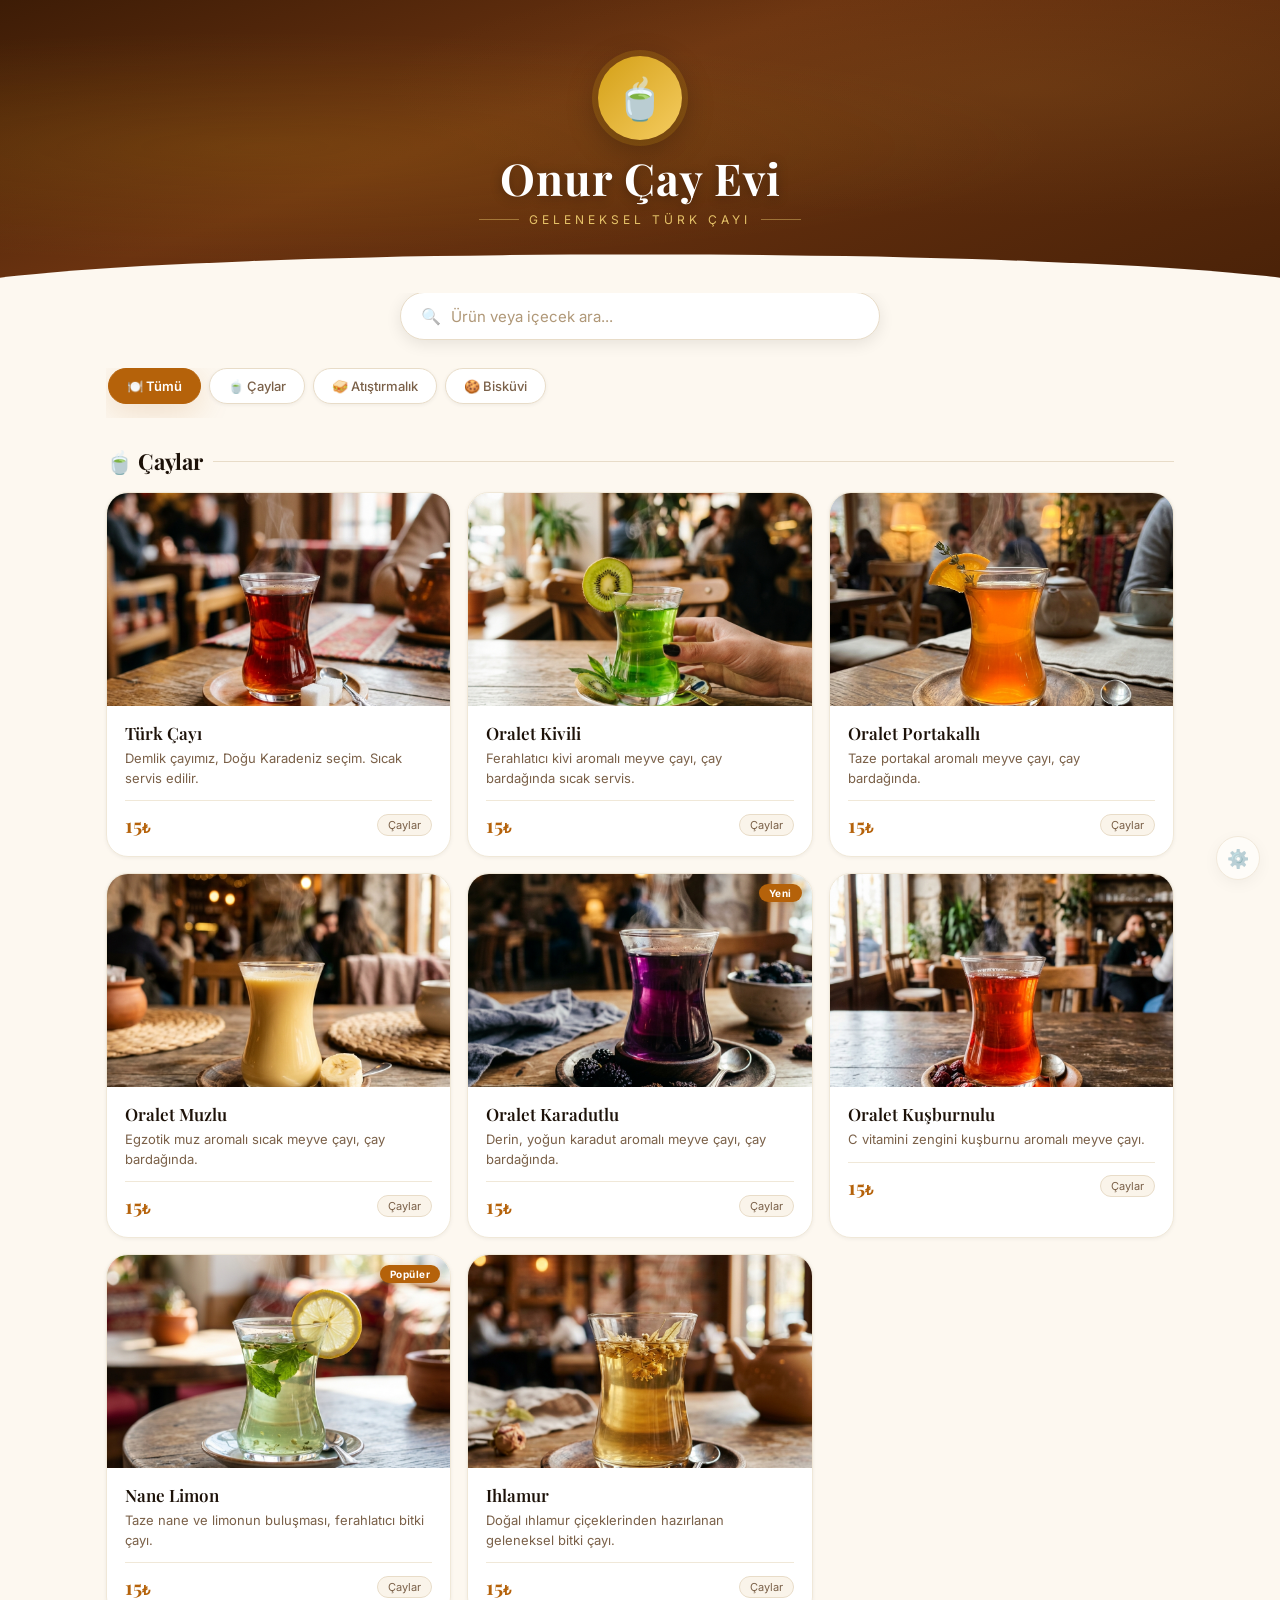
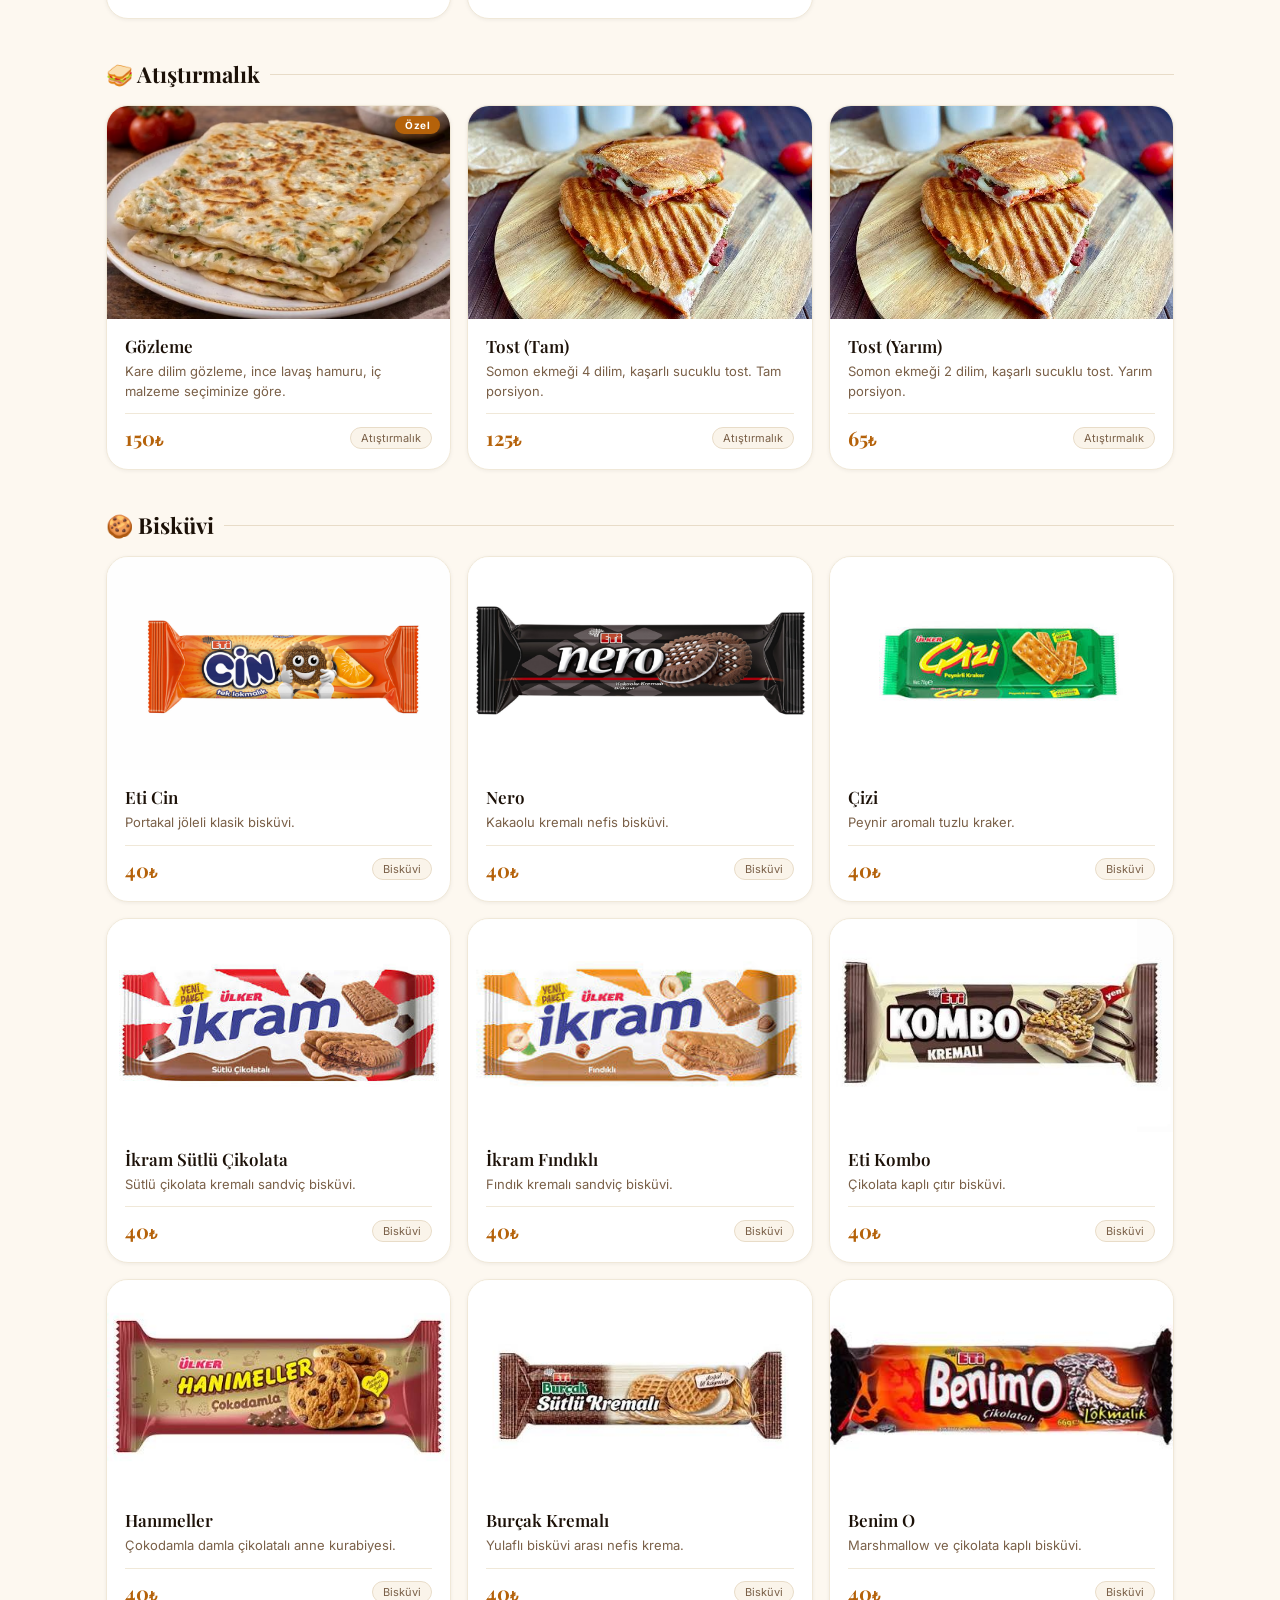
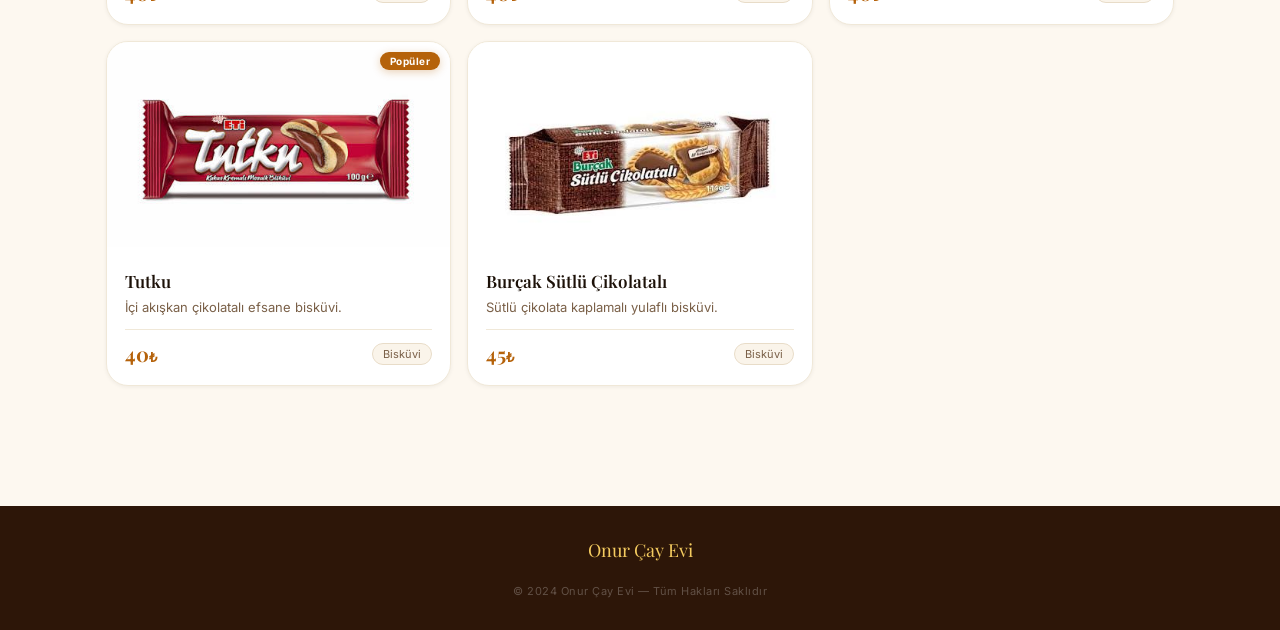
==== commit 83b478fa: "🔧 Ana sayfada Javascript önbelleği temizlendi" ====
--- a/index.html
+++ b/index.html
@@ -79,6 +79,6 @@
   <!-- Admin köşe butonu -->
   <a href="admin.html" class="admin-float-btn" title="Yönetici">⚙️</a>
 
-  <script src="js/menu.js"></script>
+  <script src="js/menu.js?v=2"></script>
 </body>
 </html>
